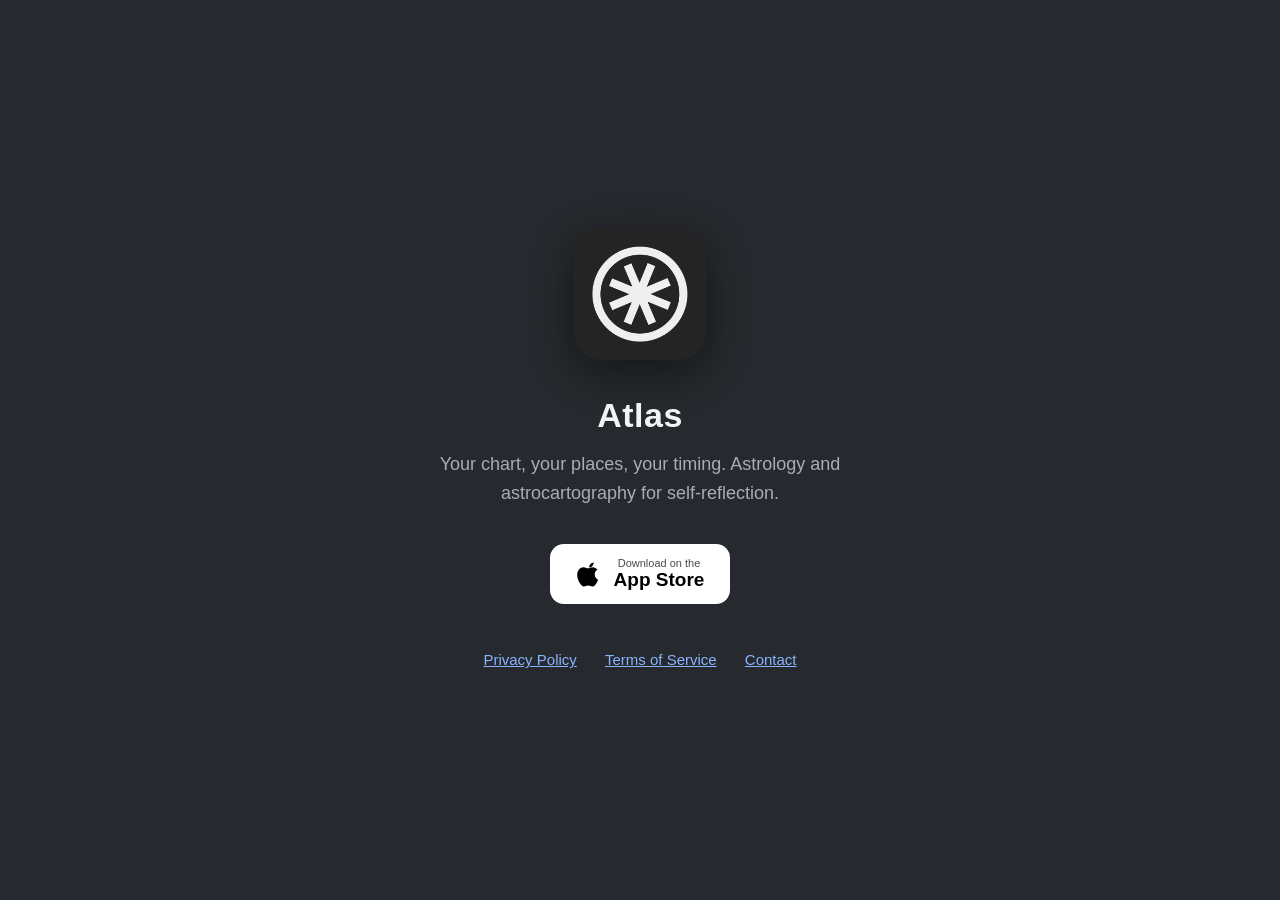
==== index.html @ 6ffeded7 "Atlas marketing site: landing, privacy, terms" ====
<!DOCTYPE html>
<html lang="en">
<head>
<meta charset="utf-8">
<meta name="viewport" content="width=device-width, initial-scale=1">
<meta name="robots" content="index, follow">
<title>Atlas Astrology</title>
<meta name="description" content="Atlas — astrology, charts, and astrocartography for self-reflection.">
<link rel="apple-touch-icon" href="/assets/apple-touch-icon.png">
<link rel="icon" href="/assets/apple-touch-icon.png">
<link rel="stylesheet" href="/style.css">
</head>
<body>
<main class="hero">
  <img class="icon" src="/assets/icon-1024.png" alt="Atlas app icon">
  <h1>Atlas</h1>
  <p class="tagline">Your chart, your places, your timing. Astrology and astrocartography for self-reflection.</p>

  <a class="appstore-btn" href="https://apps.apple.com/app/id6757996880">
    <svg viewBox="0 0 24 24" fill="currentColor" aria-hidden="true"><path d="M16.365 1.43c0 1.14-.417 2.2-1.108 3.02-.764.91-2.02 1.61-3.078 1.526-.13-1.1.42-2.27 1.07-3.03.74-.86 2.05-1.5 3.116-1.516zM20.5 17.36c-.53 1.22-.79 1.76-1.47 2.84-.95 1.5-2.29 3.37-3.95 3.38-1.47.02-1.85-.96-3.85-.95-2 .01-2.41.97-3.88.95-1.66-.02-2.93-1.71-3.88-3.21-2.66-4.2-2.94-9.13-1.3-11.75 1.17-1.87 3.01-2.96 4.74-2.96 1.76 0 2.87.97 4.33.97 1.41 0 2.27-.97 4.31-.97 1.54 0 3.17.84 4.33 2.29-3.8 2.08-3.18 7.5.42 9.36z"/></svg>
    <span><span class="small">Download on the</span><span class="big">App Store</span></span>
  </a>

  <div class="legal-links">
    <a href="/privacy">Privacy Policy</a>
    <a href="/terms">Terms of Service</a>
    <a href="mailto:hello@atlasastrology.app">Contact</a>
  </div>
</main>
</body>
</html>
---- style.css ----
:root {
  --bg: #26292d;
  --bg-elev: #2e3237;
  --text: #f2f3f5;
  --muted: #a8adb4;
  --line: #3a3f45;
  --accent: #8ab4ff;
}

* { box-sizing: border-box; }

html { -webkit-text-size-adjust: 100%; }

body {
  margin: 0;
  background: var(--bg);
  color: var(--text);
  font-family: -apple-system, BlinkMacSystemFont, "Segoe UI", Roboto, Helvetica, Arial, sans-serif;
  line-height: 1.6;
  font-size: 17px;
}

a { color: var(--accent); }

/* ---------- Landing ---------- */
.hero {
  min-height: 100vh;
  display: flex;
  flex-direction: column;
  align-items: center;
  justify-content: center;
  text-align: center;
  padding: 48px 24px;
}

.hero img.icon {
  width: 132px;
  height: 132px;
  border-radius: 28px;
  box-shadow: 0 12px 40px rgba(0,0,0,0.45);
}

.hero h1 {
  font-size: 34px;
  font-weight: 700;
  margin: 28px 0 8px;
  letter-spacing: 0.5px;
}

.hero p.tagline {
  color: var(--muted);
  max-width: 440px;
  margin: 0 0 36px;
  font-size: 18px;
}

.appstore-btn {
  display: inline-flex;
  align-items: center;
  gap: 12px;
  background: #fff;
  color: #000;
  text-decoration: none;
  padding: 14px 26px;
  border-radius: 14px;
  font-weight: 600;
  font-size: 17px;
  transition: transform 0.12s ease, opacity 0.12s ease;
}
.appstore-btn:hover { transform: translateY(-1px); opacity: 0.92; }
.appstore-btn svg { width: 26px; height: 26px; }
.appstore-btn .small { display: block; font-size: 11px; font-weight: 500; line-height: 1; opacity: 0.7; }
.appstore-btn .big { display: block; font-size: 19px; font-weight: 700; line-height: 1.15; }

.hero .legal-links {
  margin-top: 44px;
  font-size: 15px;
  color: var(--muted);
}
.hero .legal-links a { margin: 0 12px; }

/* ---------- Legal pages ---------- */
.doc {
  max-width: 760px;
  margin: 0 auto;
  padding: 32px 24px 96px;
}

.doc-nav {
  display: flex;
  align-items: center;
  justify-content: space-between;
  padding: 18px 0;
  border-bottom: 1px solid var(--line);
  margin-bottom: 28px;
}
.doc-nav a.home {
  display: inline-flex;
  align-items: center;
  gap: 10px;
  color: var(--text);
  text-decoration: none;
  font-weight: 600;
}
.doc-nav a.home img { width: 28px; height: 28px; border-radius: 7px; }
.doc-nav .other { font-size: 15px; }

.doc h1 { font-size: 28px; margin: 8px 0 4px; }
.doc h2 { font-size: 21px; margin: 36px 0 10px; padding-top: 8px; }
.doc h3 { font-size: 18px; margin: 24px 0 8px; color: var(--text); }
.doc p { margin: 12px 0; }
.doc ul { margin: 12px 0; padding-left: 22px; }
.doc li { margin: 6px 0; }
.doc hr { border: none; border-top: 1px solid var(--line); margin: 32px 0; }
.doc blockquote {
  margin: 20px 0;
  padding: 14px 18px;
  background: var(--bg-elev);
  border-left: 3px solid var(--accent);
  border-radius: 8px;
  color: var(--muted);
}
.doc blockquote strong { color: var(--text); }
.doc .updated { color: var(--muted); font-size: 15px; margin-top: 0; }

.footer {
  border-top: 1px solid var(--line);
  margin-top: 48px;
  padding-top: 24px;
  color: var(--muted);
  font-size: 14px;
  text-align: center;
}
.footer a { color: var(--muted); margin: 0 10px; }
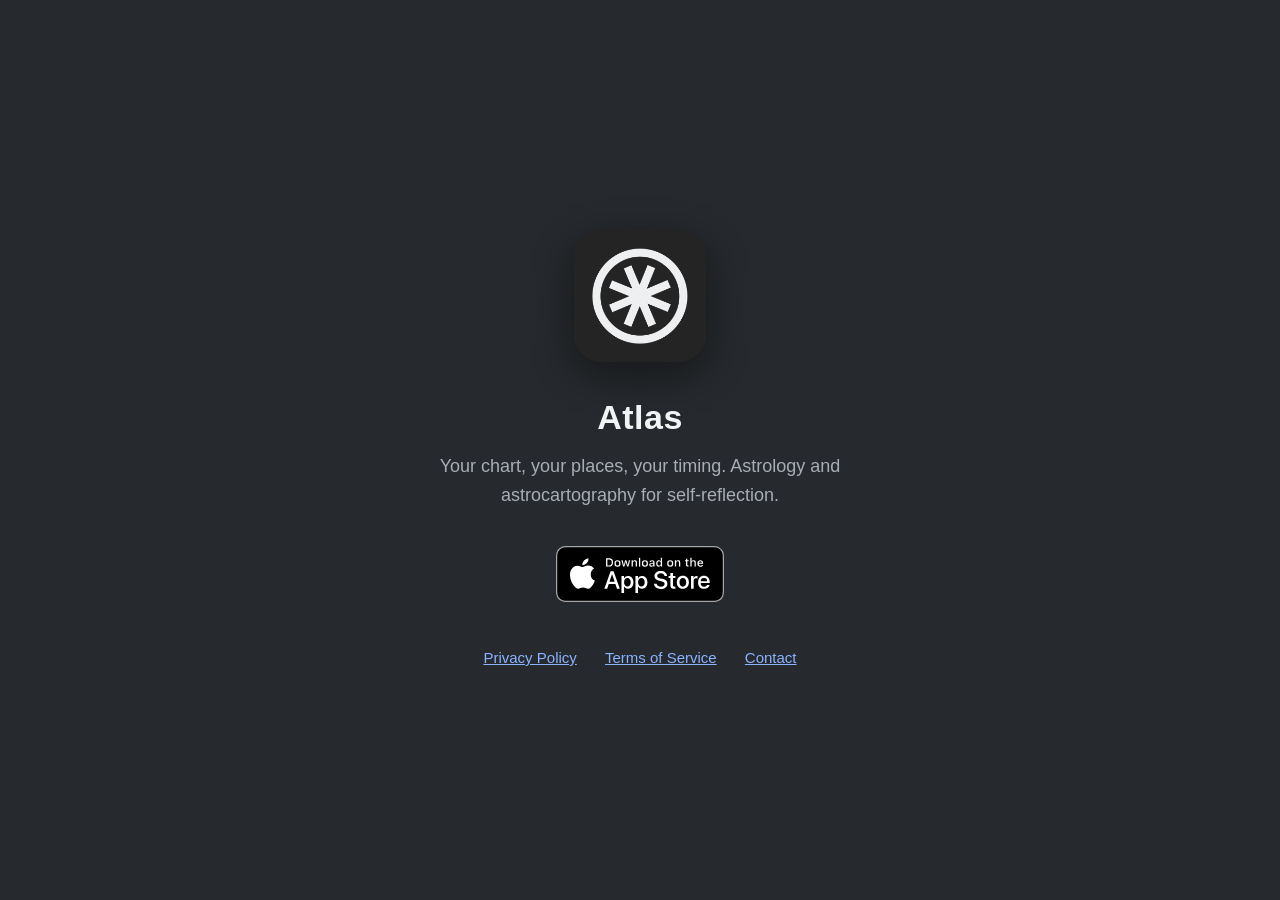
==== commit a97f14db: "Use official Apple App Store badge instead of custom button" ====
--- a/index.html
+++ b/index.html
@@ -17,8 +17,7 @@
   <p class="tagline">Your chart, your places, your timing. Astrology and astrocartography for self-reflection.</p>
 
   <a class="appstore-btn" href="https://apps.apple.com/app/id6757996880">
-    <svg viewBox="0 0 24 24" fill="currentColor" aria-hidden="true"><path d="M16.365 1.43c0 1.14-.417 2.2-1.108 3.02-.764.91-2.02 1.61-3.078 1.526-.13-1.1.42-2.27 1.07-3.03.74-.86 2.05-1.5 3.116-1.516zM20.5 17.36c-.53 1.22-.79 1.76-1.47 2.84-.95 1.5-2.29 3.37-3.95 3.38-1.47.02-1.85-.96-3.85-.95-2 .01-2.41.97-3.88.95-1.66-.02-2.93-1.71-3.88-3.21-2.66-4.2-2.94-9.13-1.3-11.75 1.17-1.87 3.01-2.96 4.74-2.96 1.76 0 2.87.97 4.33.97 1.41 0 2.27-.97 4.31-.97 1.54 0 3.17.84 4.33 2.29-3.8 2.08-3.18 7.5.42 9.36z"/></svg>
-    <span><span class="small">Download on the</span><span class="big">App Store</span></span>
+    <img src="/assets/app-store-badge.svg" alt="Download on the App Store">
   </a>
 
   <div class="legal-links">
--- a/style.css
+++ b/style.css
@@ -55,22 +55,12 @@
 }
 
 .appstore-btn {
-  display: inline-flex;
-  align-items: center;
-  gap: 12px;
-  background: #fff;
-  color: #000;
+  display: inline-block;
   text-decoration: none;
-  padding: 14px 26px;
-  border-radius: 14px;
-  font-weight: 600;
-  font-size: 17px;
   transition: transform 0.12s ease, opacity 0.12s ease;
 }
-.appstore-btn:hover { transform: translateY(-1px); opacity: 0.92; }
-.appstore-btn svg { width: 26px; height: 26px; }
-.appstore-btn .small { display: block; font-size: 11px; font-weight: 500; line-height: 1; opacity: 0.7; }
-.appstore-btn .big { display: block; font-size: 19px; font-weight: 700; line-height: 1.15; }
+.appstore-btn:hover { transform: translateY(-1px); opacity: 0.85; }
+.appstore-btn img { height: 56px; width: auto; display: block; }
 
 .hero .legal-links {
   margin-top: 44px;
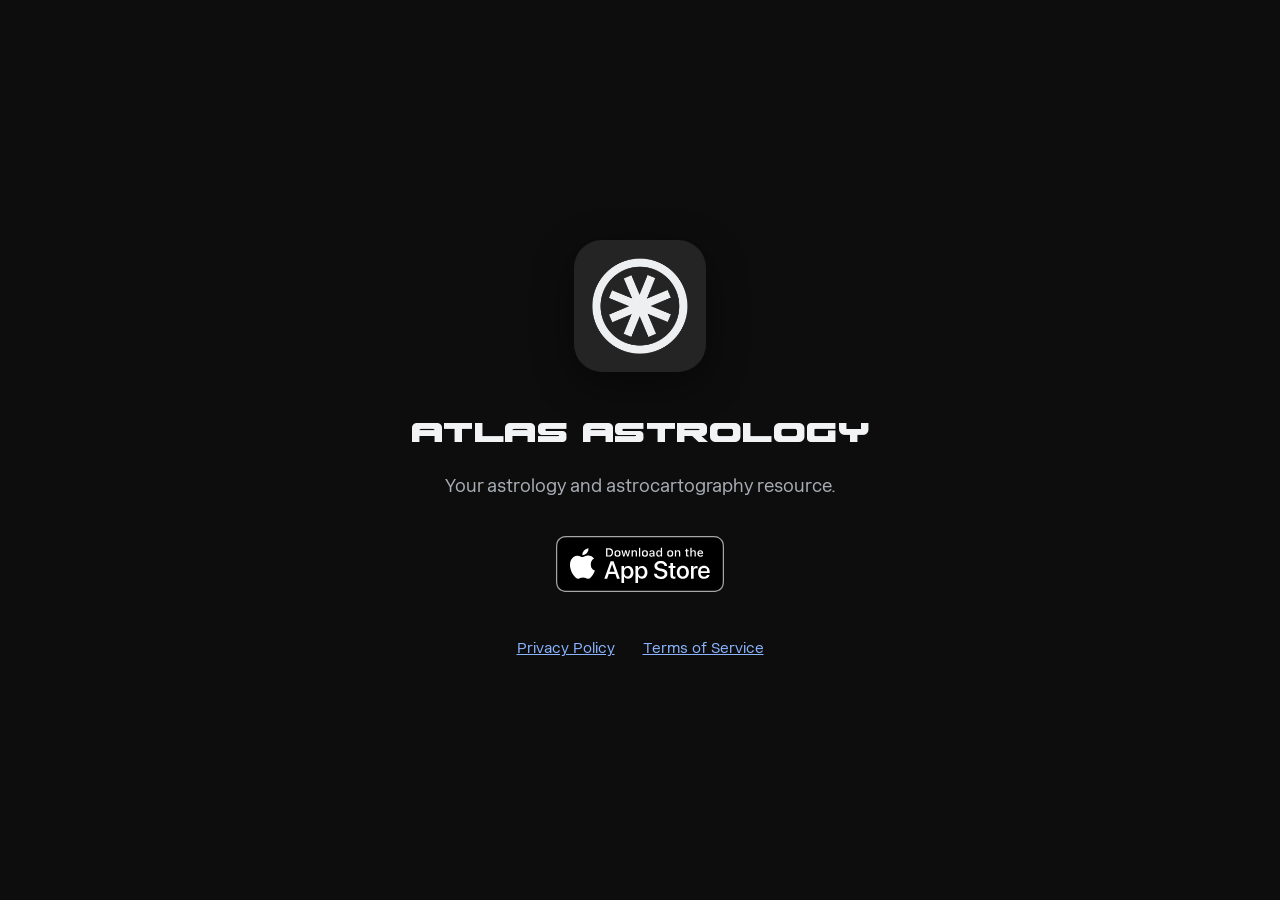
==== commit c90fd257: "Rebrand landing: Morne title, Innovator Grotesk body, dark bg - H1 "Atlas Astrology" in Morne; all o" ====
--- a/index.html
+++ b/index.html
@@ -13,17 +13,16 @@
 <body>
 <main class="hero">
   <img class="icon" src="/assets/icon-1024.png" alt="Atlas app icon">
-  <h1>Atlas</h1>
-  <p class="tagline">Your chart, your places, your timing. Astrology and astrocartography for self-reflection.</p>
+  <h1>Atlas Astrology</h1>
+  <p class="tagline">Your astrology and astrocartography resource.</p>
 
-  <a class="appstore-btn" href="https://apps.apple.com/app/id6757996880">
+  <span class="appstore-btn" aria-disabled="true">
     <img src="/assets/app-store-badge.svg" alt="Download on the App Store">
-  </a>
+  </span>
 
   <div class="legal-links">
     <a href="/privacy">Privacy Policy</a>
     <a href="/terms">Terms of Service</a>
-    <a href="mailto:hello@atlasastrology.app">Contact</a>
   </div>
 </main>
 </body>
--- a/style.css
+++ b/style.css
@@ -1,10 +1,39 @@
 :root {
-  --bg: #26292d;
-  --bg-elev: #2e3237;
+  --bg: #0D0D0D;
+  --bg-elev: #1a1a1a;
   --text: #f2f3f5;
   --muted: #a8adb4;
-  --line: #3a3f45;
+  --line: #2a2a2a;
   --accent: #8ab4ff;
+}
+
+@font-face {
+  font-family: "Innovator Grotesk";
+  src: url("/assets/fonts/InnovatorGrotesk-Regular.woff2") format("woff2");
+  font-weight: 400;
+  font-style: normal;
+  font-display: swap;
+}
+@font-face {
+  font-family: "Innovator Grotesk";
+  src: url("/assets/fonts/InnovatorGrotesk-SemiBold.woff2") format("woff2");
+  font-weight: 600;
+  font-style: normal;
+  font-display: swap;
+}
+@font-face {
+  font-family: "Innovator Grotesk";
+  src: url("/assets/fonts/InnovatorGrotesk-Bold.woff2") format("woff2");
+  font-weight: 700;
+  font-style: normal;
+  font-display: swap;
+}
+@font-face {
+  font-family: "Morne";
+  src: url("/assets/fonts/Morne.ttf") format("truetype");
+  font-weight: 400;
+  font-style: normal;
+  font-display: swap;
 }
 
 * { box-sizing: border-box; }
@@ -15,7 +44,7 @@
   margin: 0;
   background: var(--bg);
   color: var(--text);
-  font-family: -apple-system, BlinkMacSystemFont, "Segoe UI", Roboto, Helvetica, Arial, sans-serif;
+  font-family: "Innovator Grotesk", -apple-system, BlinkMacSystemFont, "Segoe UI", Roboto, Helvetica, Arial, sans-serif;
   line-height: 1.6;
   font-size: 17px;
 }
@@ -41,8 +70,9 @@
 }
 
 .hero h1 {
-  font-size: 34px;
-  font-weight: 700;
+  font-family: "Morne", "Innovator Grotesk", serif;
+  font-size: 40px;
+  font-weight: 400;
   margin: 28px 0 8px;
   letter-spacing: 0.5px;
 }
@@ -57,9 +87,8 @@
 .appstore-btn {
   display: inline-block;
   text-decoration: none;
-  transition: transform 0.12s ease, opacity 0.12s ease;
+  cursor: default;
 }
-.appstore-btn:hover { transform: translateY(-1px); opacity: 0.85; }
 .appstore-btn img { height: 56px; width: auto; display: block; }
 
 .hero .legal-links {
